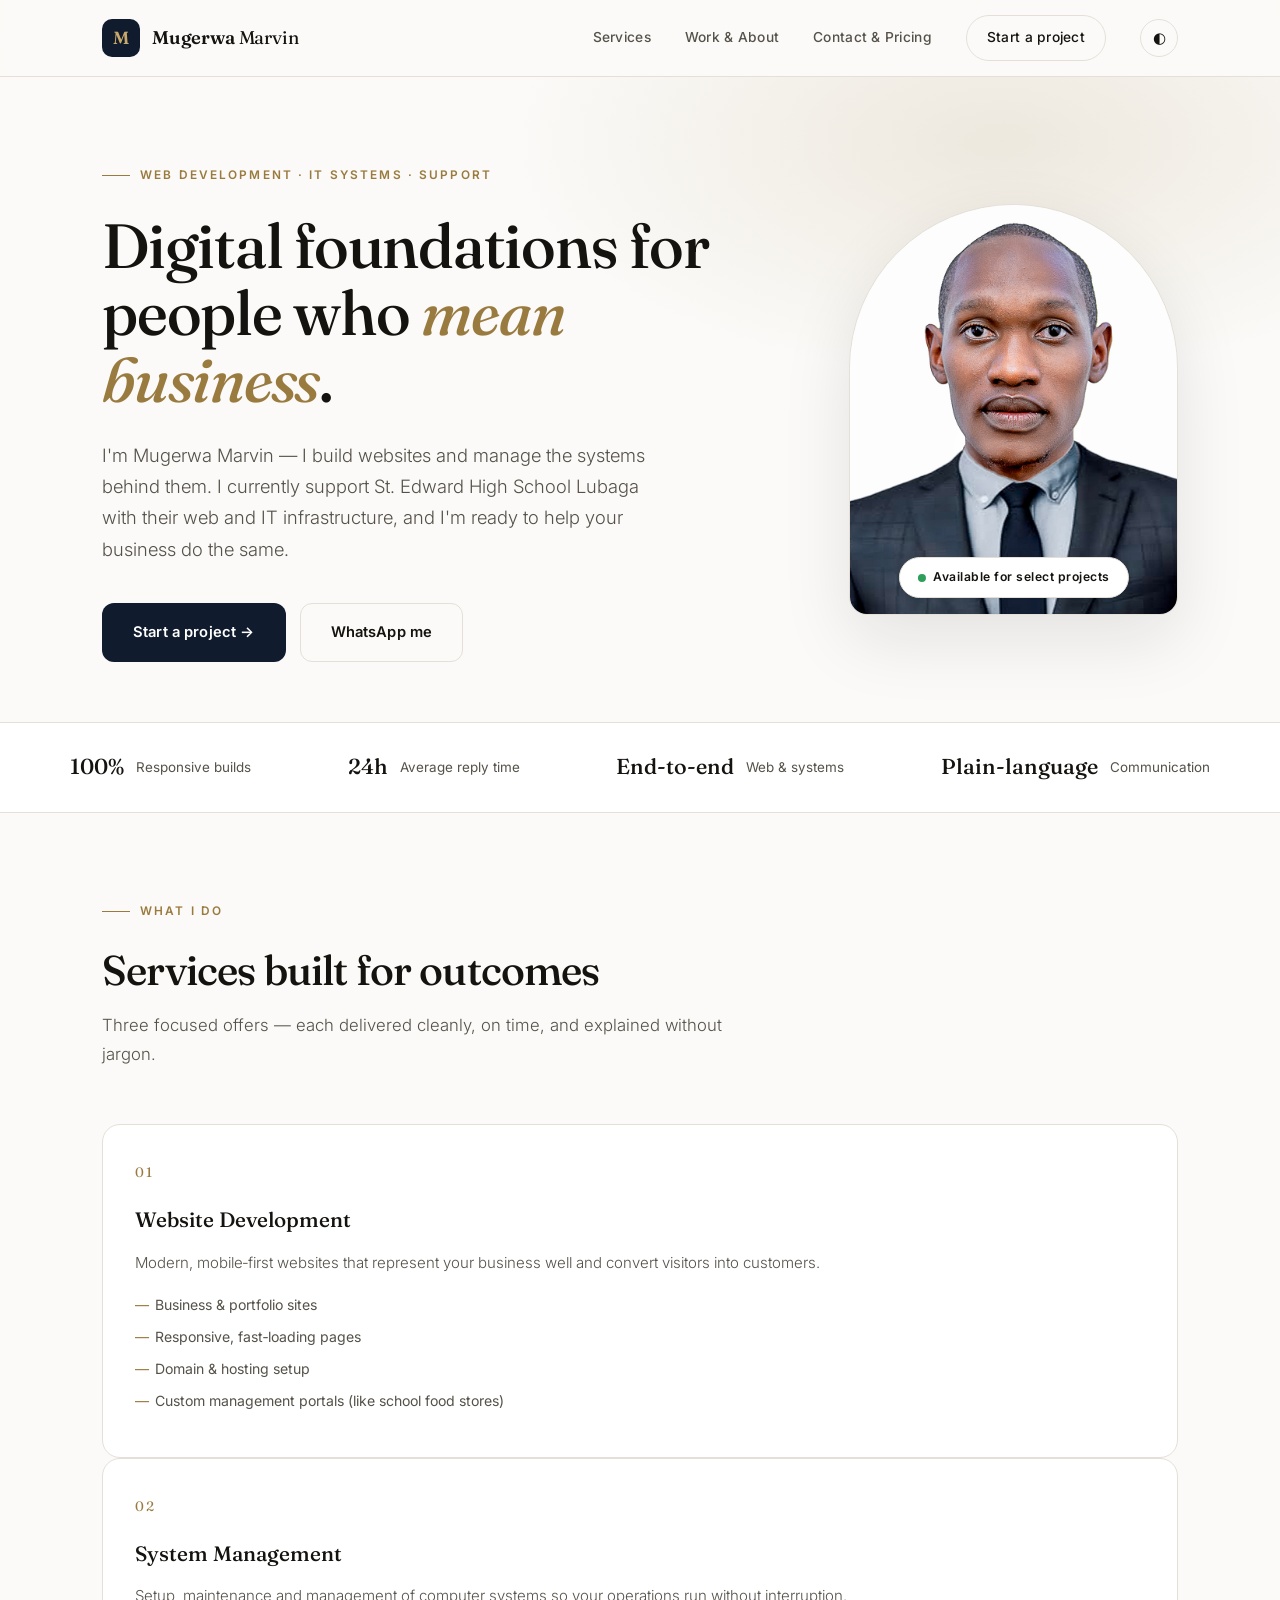
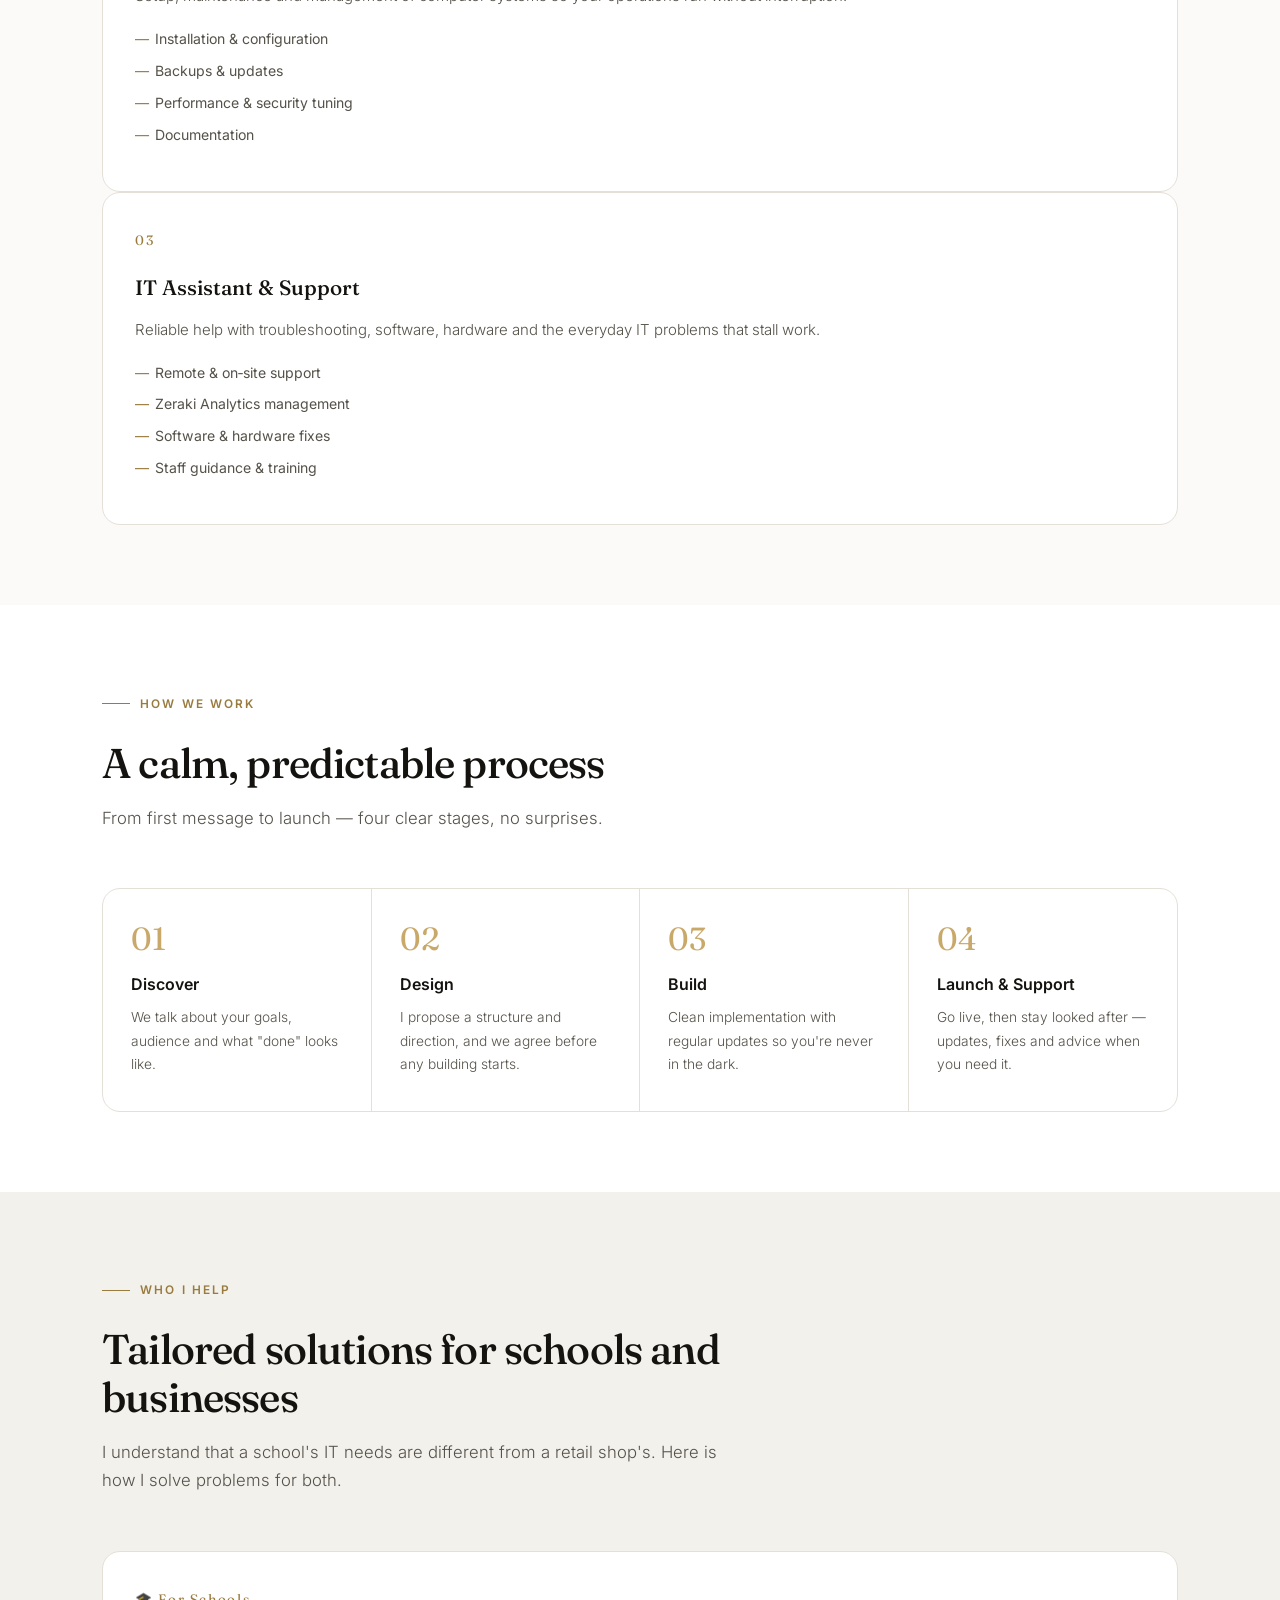
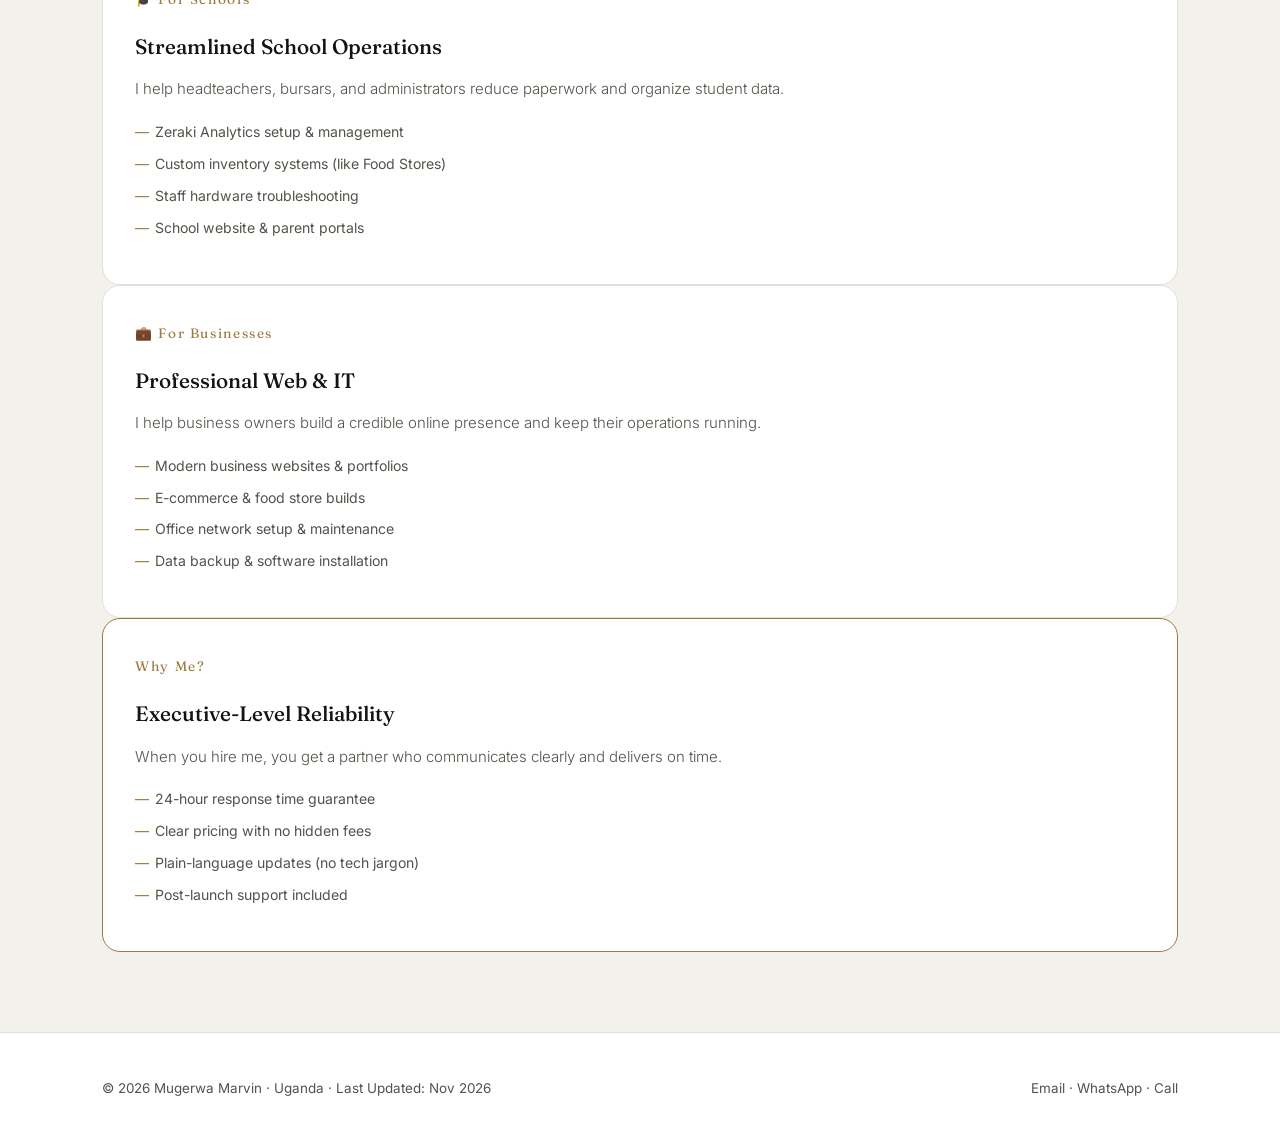
==== index.html @ 0839c107 "Add files via upload" ====
<!DOCTYPE html>
<html lang="en">
<head>
    <meta charset="UTF-8">
    <meta name="viewport" content="width=device-width, initial-scale=1.0">
    <title>Mugerwa Marvin — Web Development & IT Systems Specialist</title>
    <meta name="description" content="Mugerwa Marvin — website developer, systems manager and IT support specialist in Uganda.">
    
    <!-- Google Fonts -->
    <link rel="preconnect" href="https://fonts.googleapis.com">
    <link rel="preconnect" href="https://fonts.gstatic.com" crossorigin>
    <link href="https://fonts.googleapis.com/css2?family=Fraunces:opsz,wght@9..144,400;9..144,500;9..144,600&family=Inter:wght@300;400;500;600;700&display=swap" rel="stylesheet">
    
    <!-- External CSS -->
    <link rel="stylesheet" href="style.css">
</head>
<body data-theme="light">

    <!-- NAVIGATION -->
    <nav>
        <div class="container nav-inner">
            <a class="brand" href="index.html">
                <span class="brand-mark">M</span>
                <span class="brand-name"><b>Mugerwa</b> Marvin</span>
            </a>
            <div class="nav-links">
                <a href="index.html#services">Services</a>
                <a href="work.html">Work &amp; About</a>
                <a href="contact.html">Contact &amp; Pricing</a>
                <a href="contact.html" class="nav-cta">Start a project</a>
                <button class="theme-toggle" id="themeBtn" aria-label="Toggle theme">◐</button>
            </div>
        </div>
    </nav>

    <!-- HERO SECTION -->
    <header class="hero" id="top">
        <div class="container hero-grid">
            <div>
                <div class="eyebrow">Web Development · IT Systems · Support</div>
                <h1>Digital foundations for people who <em>mean business</em>.</h1>
                <p class="lead">I'm Mugerwa Marvin — I build websites and manage the systems behind them. I currently support St. Edward High School Lubaga with their web and IT infrastructure, and I'm ready to help your business do the same.</p>
                <div class="hero-actions">
                    <a href="contact.html" class="btn btn-primary">Start a project →</a>
                    <a href="https://wa.me/256755630074" class="btn btn-outline">WhatsApp me</a>
                </div>
            </div>
            <div class="portrait-wrap">
                <div class="portrait-frame">
                    <img src="images/MUGERWA MARVIN.jpg" alt="Mugerwa Marvin">
                    <div class="portrait-badge"><span class="pulse"></span> Available for select projects</div>
                </div>
            </div>
        </div>
    </header>

    <!-- TRUST STRIP -->
    <div class="trust">
        <div class="container trust-inner">
            <div class="trust-item"><b>100%</b> Responsive builds</div>
            <div class="trust-item"><b>24h</b> Average reply time</div>
            <div class="trust-item"><b>End‑to‑end</b> Web &amp; systems</div>
            <div class="trust-item"><b>Plain‑language</b> Communication</div>
        </div>
    </div>

    <!-- SERVICES SECTION -->
    <section id="services" class="reveal">
        <div class="container">
            <div class="section-head">
                <div class="eyebrow">What I do</div>
                <h2>Services built for outcomes</h2>
                <p>Three focused offers — each delivered cleanly, on time, and explained without jargon.</p>
            </div>
            <div class="grid-3">
                <div class="card">
                    <span class="num">01</span>
                    <h3>Website Development</h3>
                    <p>Modern, mobile‑first websites that represent your business well and convert visitors into customers.</p>
                    <ul>
                        <li>Business &amp; portfolio sites</li>
                        <li>Responsive, fast‑loading pages</li>
                        <li>Domain &amp; hosting setup</li>
                        <li>Custom management portals (like school food stores)</li>
                    </ul>
                </div>
                <div class="card">
                    <span class="num">02</span>
                    <h3>System Management</h3>
                    <p>Setup, maintenance and management of computer systems so your operations run without interruption.</p>
                    <ul>
                        <li>Installation &amp; configuration</li>
                        <li>Backups &amp; updates</li>
                        <li>Performance &amp; security tuning</li>
                        <li>Documentation</li>
                    </ul>
                </div>
                <div class="card">
                    <span class="num">03</span>
                    <h3>IT Assistant &amp; Support</h3>
                    <p>Reliable help with troubleshooting, software, hardware and the everyday IT problems that stall work.</p>
                    <ul>
                        <li>Remote &amp; on‑site support</li>
                        <li>Zeraki Analytics management</li>
                        <li>Software &amp; hardware fixes</li>
                        <li>Staff guidance &amp; training</li>
                    </ul>
                </div>
            </div>
        </div>
    </section>

    <!-- PROCESS SECTION -->
    <section id="process" class="alt reveal">
        <div class="container">
            <div class="section-head">
                <div class="eyebrow">How we work</div>
                <h2>A calm, predictable process</h2>
                <p>From first message to launch — four clear stages, no surprises.</p>
            </div>
            <div class="process">
                <div class="step">
                    <div class="n">01</div>
                    <h4>Discover</h4>
                    <p>We talk about your goals, audience and what "done" looks like.</p>
                </div>
                <div class="step">
                    <div class="n">02</div>
                    <h4>Design</h4>
                    <p>I propose a structure and direction, and we agree before any building starts.</p>
                </div>
                <div class="step">
                    <div class="n">03</div>
                    <h4>Build</h4>
                    <p>Clean implementation with regular updates so you're never in the dark.</p>
                </div>
                <div class="step">
                    <div class="n">04</div>
                    <h4>Launch &amp; Support</h4>
                    <p>Go live, then stay looked after — updates, fixes and advice when you need it.</p>
                </div>
            </div>
        </div>
    </section>

    <!-- WHO I HELP SECTION -->
<section id="who-i-help" class="reveal" style="background: var(--surface-2);">
    <div class="container">
        <div class="section-head">
            <div class="eyebrow">Who I Help</div>
            <h2>Tailored solutions for schools and businesses</h2>
            <p>I understand that a school's IT needs are different from a retail shop's. Here is how I solve problems for both.</p>
        </div>
        
        <div class="grid-3">
            <!-- For Schools -->
            <div class="card">
                <span class="num">🎓 For Schools</span>
                <h3>Streamlined School Operations</h3>
                <p>I help headteachers, bursars, and administrators reduce paperwork and organize student data.</p>
                <ul>
                    <li>Zeraki Analytics setup & management</li>
                    <li>Custom inventory systems (like Food Stores)</li>
                    <li>Staff hardware troubleshooting</li>
                    <li>School website & parent portals</li>
                </ul>
            </div>

            <!-- For Businesses -->
            <div class="card">
                <span class="num">💼 For Businesses</span>
                <h3>Professional Web & IT</h3>
                <p>I help business owners build a credible online presence and keep their operations running.</p>
                <ul>
                    <li>Modern business websites & portfolios</li>
                    <li>E-commerce & food store builds</li>
                    <li>Office network setup & maintenance</li>
                    <li>Data backup & software installation</li>
                </ul>
            </div>
            
            <!-- Why Choose Me -->
            <div class="card" style="border-color: var(--gold);">
                <span class="num" style="color: var(--gold);">Why Me?</span>
                <h3>Executive-Level Reliability</h3>
                <p>When you hire me, you get a partner who communicates clearly and delivers on time.</p>
                <ul>
                    <li>24-hour response time guarantee</li>
                    <li>Clear pricing with no hidden fees</li>
                    <li>Plain-language updates (no tech jargon)</li>
                    <li>Post-launch support included</li>
                </ul>
            </div>
        </div>
    </div>
</section>
    <!-- FOOTER -->
    <footer>
        <div class="container footer-inner">
           <span>© <span id="year"></span> Mugerwa Marvin · Uganda · Last Updated: <span id="update-date">Nov 2026</span></span>
            <span>
                <a href="mailto:marvinmarvel948@gmail.com">Email</a> · 
                <a href="https://wa.me/256755630074">WhatsApp</a> · 
                <a href="tel:+256755630074">Call</a>
            </span>
        </div>
    </footer>

    <!-- External JavaScript -->
    <script src="script.js"></script>
</body>
</html>
---- style.css ----
:root{
  --bg:#fbfaf8; --surface:#ffffff; --surface-2:#f3f1ec;
  --ink:#14130f; --ink-soft:#55524a; --line:#e4e0d8;
  --gold:#9a7b3f; --gold-soft:#c9a96a; --navy:#101b2d;
  --shadow-sm:0 1px 2px rgba(20,19,15,.04),0 8px 24px rgba(20,19,15,.05);
  --shadow-lg:0 24px 70px rgba(20,19,15,.10);
  --r:18px;
}
[data-theme="dark"]{
  --bg:#0c0d10; --surface:#14161b; --surface-2:#1b1e24;
  --ink:#f1efe9; --ink-soft:#a7a49b; --line:#282b33;
  --gold:#d4b477; --gold-soft:#9a7b3f; --navy:#0a1420;
  --shadow-sm:0 1px 2px rgba(0,0,0,.5),0 8px 24px rgba(0,0,0,.35);
  --shadow-lg:0 24px 70px rgba(0,0,0,.55);
}
*{margin:0;padding:0;box-sizing:border-box}
html{scroll-behavior:smooth}
body{
  font-family:'Inter',system-ui,sans-serif;
  background:var(--bg); color:var(--ink); line-height:1.7;
  -webkit-font-smoothing:antialiased; transition:background .4s,color .4s;
}
.container{max-width:1140px;margin:0 auto;padding:0 32px}
@media(max-width:640px){.container{padding:0 20px}}

/* NAV */
nav{
  position:sticky;top:0;z-index:100;
  background:color-mix(in srgb,var(--bg) 88%,transparent);
  backdrop-filter:blur(16px);border-bottom:1px solid var(--line);
}
.nav-inner{display:flex;align-items:center;justify-content:space-between;height:76px}
.brand{display:flex;align-items:center;gap:12px;text-decoration:none;color:var(--ink)}
.brand-mark{
  width:38px;height:38px;border-radius:10px;display:grid;place-items:center;
  background:var(--navy);color:var(--gold-soft);font-family:'Fraunces',serif;font-weight:600;font-size:1.1rem;
}
.brand-name{font-family:'Fraunces',serif;font-size:1.15rem;letter-spacing:-.01em}
.brand-name b{font-weight:600}
.nav-links{display:flex;gap:34px;align-items:center}
.nav-links a{
  color:var(--ink-soft);text-decoration:none;font-size:.86rem;font-weight:500;
  letter-spacing:.02em;transition:color .2s;position:relative;
}
.nav-links a:hover{color:var(--ink)}
.nav-cta{
  padding:10px 20px;border:1px solid var(--line);border-radius:999px;color:var(--ink)!important;
  transition:all .25s;
}
.nav-cta:hover{background:var(--navy);color:#fff!important;border-color:var(--navy)}
.theme-toggle{
  background:transparent;border:1px solid var(--line);color:var(--ink);
  width:38px;height:38px;border-radius:50%;cursor:pointer;font-size:.95rem;transition:background .2s;
}
.theme-toggle:hover{background:var(--surface-2)}
@media(max-width:860px){.nav-links a:not(.nav-cta){display:none}}

/* HERO & TITLES */
.hero{padding:80px 0 60px;position:relative;overflow:hidden}
.hero::before{
  content:"";position:absolute;inset:0;pointer-events:none;
  background:radial-gradient(700px 340px at 78% 10%,color-mix(in srgb,var(--gold) 14%,transparent),transparent 70%);
}
.hero-grid{display:grid;grid-template-columns:1.35fr .65fr;gap:64px;align-items:center;position:relative}
@media(max-width:900px){.hero-grid{grid-template-columns:1fr;gap:48px}}
.eyebrow{
  display:inline-flex;align-items:center;gap:10px;font-size:.74rem;font-weight:600;
  letter-spacing:.18em;text-transform:uppercase;color:var(--gold);margin-bottom:26px;
}
.eyebrow::before{content:"";width:28px;height:1px;background:var(--gold)}
h1{
  font-family:'Fraunces',serif;font-weight:500;font-size:clamp(2.4rem,5vw,3.9rem);
  line-height:1.08;letter-spacing:-.02em;margin-bottom:26px;
}
h1 em{font-style:italic;color:var(--gold)}
.lead{font-size:1.15rem;color:var(--ink-soft);max-width:560px;margin-bottom:38px;font-weight:300}
.hero-actions{display:flex;gap:14px;flex-wrap:wrap}
.btn{
  display:inline-flex;align-items:center;gap:10px;padding:16px 30px;border-radius:12px;
  text-decoration:none;font-weight:600;font-size:.92rem;letter-spacing:.01em;
  transition:transform .2s,box-shadow .2s,background .2s,border-color .2s;border:1px solid transparent;
}
.btn-primary{background:var(--navy);color:#fff}
.btn-primary:hover{transform:translateY(-2px);box-shadow:var(--shadow-lg)}
.btn-outline{border-color:var(--line);color:var(--ink)}
.btn-outline:hover{background:var(--surface-2)}

/* PORTRAIT */
.portrait-wrap{position:relative;display:flex;justify-content:center}
.portrait-frame{
  position:relative;width:100%;max-width:330px;aspect-ratio:4/5;border-radius:200px 200px 22px 22px;
  overflow:hidden;border:1px solid var(--line);box-shadow:var(--shadow-lg);
  background:var(--surface-2);
}
.portrait-frame img{width:100%;height:100%;object-fit:cover;display:block}
.portrait-badge{
  position:absolute;bottom:16px;left:50%;transform:translateX(-50%);
  background:var(--surface);border:1px solid var(--line);border-radius:999px;
  padding:9px 18px;font-size:.76rem;font-weight:600;letter-spacing:.04em;
  display:flex;align-items:center;gap:8px;box-shadow:var(--shadow-sm);white-space:nowrap;
}
.pulse{width:8px;height:8px;border-radius:50%;background:#2e9e5b;box-shadow:0 0 0 0 rgba(46,158,91,.5);animation:pulse 2.2s infinite}
@keyframes pulse{70%{box-shadow:0 0 0 9px rgba(46,158,91,0)}100%{box-shadow:0 0 0 0 rgba(46,158,91,0)}}

/* TRUST STRIP */
.trust{border-top:1px solid var(--line);border-bottom:1px solid var(--line);background:var(--surface)}
.trust-inner{display:flex;justify-content:space-between;gap:24px;padding:26px 0;flex-wrap:wrap}
.trust-item{display:flex;align-items:center;gap:12px;font-size:.84rem;color:var(--ink-soft)}
.trust-item b{color:var(--ink);font-family:'Fraunces',serif;font-size:1.35rem;font-weight:500}

/* SECTIONS */
section{padding:80px 0}
section.alt{background:var(--surface)}
.section-head{max-width:640px;margin-bottom:56px}
h2{font-family:'Fraunces',serif;font-weight:500;font-size:clamp(1.9rem,3.4vw,2.6rem);line-height:1.15;letter-spacing:-.02em;margin-bottom:16px}
.section-head p{color:var(--ink-soft);font-size:1.05rem;font-weight:300}

/* FAQ SECTION */
.faq-grid { display: flex; flex-direction: column; gap: 16px; margin-top: 24px; }
.faq-item {
  background: var(--surface); border: 1px solid var(--line); border-radius: 12px;
  overflow: hidden; transition: all 0.3s ease;
}
.faq-item:hover { border-color: var(--gold); }
.faq-question {
  padding: 20px 24px; font-weight: 600; font-size: 1.05rem; cursor: pointer;
  display: flex; justify-content: space-between; align-items: center; color: var(--ink);
}
.faq-question::after { content: "+"; font-size: 1.5rem; color: var(--gold); font-weight: 300; transition: transform 0.3s ease; }
.faq-item.active .faq-question::after { transform: rotate(45deg); }
.faq-answer {
  max-height: 0; overflow: hidden; transition: max-height 0.3s ease, padding 0.3s ease;
  padding: 0 24px; color: var(--ink-soft); font-size: 0.95rem; font-weight: 300;
}
.faq-item.active .faq-answer { max-height: 200px; padding-bottom: 20px; }s

/* CARDS / SERVICES / PRICING */
.grid-3{display:grid;grid-template-columns:repeat(auto-fit,minmax(290px,1fr));gap:24px}
.card{
  background:var(--surface);border:1px solid var(--line);border-radius:var(--r);
  padding:36px 32px;transition:transform .3s,box-shadow .3s,border-color .3s;position:relative;overflow:hidden;
}
.card::after{
  content:"";position:absolute;left:0;top:0;height:3px;width:0;background:var(--gold);transition:width .4s;
}
.card:hover{transform:translateY(-6px);box-shadow:var(--shadow-lg);border-color:color-mix(in srgb,var(--gold) 40%,var(--line))}
.card:hover::after{width:100%}
.card .num{font-family:'Fraunces',serif;font-size:.85rem;color:var(--gold);letter-spacing:.12em;margin-bottom:18px;display:block}
.card h3{font-family:'Fraunces',serif;font-size:1.3rem;font-weight:500;margin-bottom:12px}
.card p{color:var(--ink-soft);font-size:.94rem;font-weight:300}
.card ul{margin-top:18px;padding:0;list-style:none}
.card li{position:relative;padding-left:20px;font-size:.88rem;color:var(--ink-soft);margin-bottom:8px}
.card li::before{content:"—";position:absolute;left:0;color:var(--gold)}

/* PROCESS */
.process{display:grid;grid-template-columns:repeat(auto-fit,minmax(210px,1fr));gap:0;border:1px solid var(--line);border-radius:var(--r);overflow:hidden;background:var(--surface)}
.step{padding:34px 28px;border-right:1px solid var(--line);transition:background .3s}
.step:last-child{border-right:none}
@media(max-width:900px){.step{border-right:none;border-bottom:1px solid var(--line)}.step:last-child{border-bottom:none}}
.step:hover{background:var(--surface-2)}
.step .n{font-family:'Fraunces',serif;font-size:2rem;color:var(--gold-soft);line-height:1;margin-bottom:16px}
.step h4{font-size:1rem;font-weight:600;margin-bottom:8px}
.step p{font-size:.86rem;color:var(--ink-soft);font-weight:300}

/* PROJECTS */
.projects{display:grid;grid-template-columns:repeat(auto-fit,minmax(320px,1fr));gap:30px}
.project{
  border:1px solid var(--line);border-radius:var(--r);overflow:hidden;background:var(--surface);
  transition:transform .3s,box-shadow .3s;display:flex;flex-direction:column;
}
.project:hover{transform:translateY(-6px);box-shadow:var(--shadow-lg)}
.project .thumb{
  aspect-ratio:16/10;background:var(--surface-2);border-bottom:1px solid var(--line);
  overflow:hidden;position:relative;cursor:pointer;
}
.project .thumb img{
  width:100%;height:100%;object-fit:cover;object-position:top;transition:transform .5s ease;
}
.project:hover .thumb img{transform:scale(1.05)}
.project .thumb::after {
  content: "🔍 View Image";position: absolute;inset: 0;background: rgba(16, 27, 45, 0.6);
  color: #fff;display: flex;align-items: center;justify-content: center;
  font-weight: 500;font-size: 0.9rem;letter-spacing: 0.05em;opacity: 0;transition: opacity 0.3s ease;
}
.project .thumb:hover::after { opacity: 1; }
.project .body{padding:26px 26px 30px;flex-grow:1;display:flex;flex-direction:column;}
.project .tag{font-size:.7rem;letter-spacing:.14em;text-transform:uppercase;color:var(--gold);font-weight:600}
.project h4{font-family:'Fraunces',serif;font-size:1.15rem;font-weight:500;margin:10px 0 8px}
.project p{font-size:.88rem;color:var(--ink-soft);font-weight:300;margin-bottom:16px;flex-grow:1;}
.project .outcome{
  font-size:.8rem; font-weight:600; color:var(--ink); background:var(--surface-2); 
  padding:6px 12px; border-radius:6px; display:inline-block; align-self:flex-start;
}

/* LIGHTBOX */
.lightbox {
  display: none; position: fixed; z-index: 9999; left: 0; top: 0; 
  width: 100%; height: 100%; background-color: rgba(10, 15, 20, 0.9);
  backdrop-filter: blur(5px); align-items: center; justify-content: center;
  opacity: 0; transition: opacity 0.3s ease;
}
.lightbox.active { display: flex; opacity: 1; }
.lightbox-content {
  max-width: 90%; max-height: 90vh; border-radius: 8px;
  box-shadow: 0 25px 50px -12px rgba(0, 0, 0, 0.7);
  transform: scale(0.95); transition: transform 0.3s ease;
}
.lightbox.active .lightbox-content { transform: scale(1); }
.lightbox-close {
  position: absolute; top: 24px; right: 36px; color: #fff; 
  font-size: 40px; font-weight: 300; cursor: pointer; line-height: 1; transition: color 0.2s;
}
.lightbox-close:hover { color: var(--gold-soft); }

/* SKILLS & TESTIMONIAL */
.skills{display:flex;flex-wrap:wrap;gap:12px;margin-top:8px}
.chip{
  background:var(--surface);border:1px solid var(--line);padding:10px 18px;border-radius:999px;
  font-size:.84rem;font-weight:500;color:var(--ink-soft);transition:all .25s;
}
.chip:hover{border-color:var(--gold);color:var(--ink);transform:translateY(-2px)}
.quote{
  background:var(--surface);border:1px solid var(--line);border-left:3px solid var(--gold);
  border-radius:var(--r);padding:44px 44px;box-shadow:var(--shadow-sm);
}
.quote p{font-family:'Fraunces',serif;font-size:1.3rem;font-weight:400;line-height:1.6;font-style:italic;color:var(--ink)}
.quote .who{margin-top:22px;font-style:normal;font-size:.86rem;font-weight:600;letter-spacing:.02em}
.quote .who span{color:var(--ink-soft);font-weight:400}

/* CONTACT & FOOTER */
.contact-grid{display:grid;grid-template-columns:.9fr 1.1fr;gap:56px;align-items:start}
@media(max-width:900px){.contact-grid{grid-template-columns:1fr}}
.contact-list{display:flex;flex-direction:column;gap:12px;margin-top:30px}
.contact-item{
  display:flex;align-items:center;gap:16px;padding:20px 22px;background:var(--surface);
  border:1px solid var(--line);border-radius:14px;text-decoration:none;color:var(--ink);
  transition:border-color .25s,transform .25s,box-shadow .25s;
}
.contact-item:hover{border-color:var(--gold);transform:translateX(5px);box-shadow:var(--shadow-sm)}
.contact-item .ic{
  width:42px;height:42px;border-radius:10px;display:grid;place-items:center;
  background:var(--surface-2);font-size:1.05rem;flex-shrink:0;
}
.contact-item small{display:block;font-size:.72rem;letter-spacing:.1em;text-transform:uppercase;color:var(--ink-soft);margin-bottom:2px}
.contact-item strong{font-weight:600;font-size:.94rem}
form{display:flex;flex-direction:column;gap:18px}
.field label{display:block;font-size:.78rem;font-weight:600;letter-spacing:.08em;text-transform:uppercase;color:var(--ink-soft);margin-bottom:8px}
input,textarea{
  width:100%;padding:15px 18px;border-radius:12px;border:1px solid var(--line);
  background:var(--surface);color:var(--ink);font-family:inherit;font-size:.95rem;outline:none;
  transition:border-color .2s,box-shadow .2s;
}
input:focus,textarea:focus{border-color:var(--gold);box-shadow:0 0 0 3px color-mix(in srgb,var(--gold) 16%,transparent)}
textarea{resize:vertical;min-height:130px}
.form-note{font-size:.78rem;color:var(--ink-soft)}

footer{border-top:1px solid var(--line);padding:44px 0;background:var(--surface)}
.footer-inner{display:flex;justify-content:space-between;align-items:center;gap:16px;flex-wrap:wrap;font-size:.84rem;color:var(--ink-soft)}
.footer-inner a{color:var(--ink-soft);text-decoration:none}
.footer-inner a:hover{color:var(--gold)}

/* REVEAL ANIMATION */
.reveal{opacity:0;transform:translateY(30px);transition:opacity .8s cubic-bezier(.2,.7,.2,1),transform .8s cubic-bezier(.2,.7,.2,1)}
.reveal.visible{opacity:1;transform:none}
@media(prefers-reduced-motion:reduce){.reveal{opacity:1;transform:none;transition:none}}
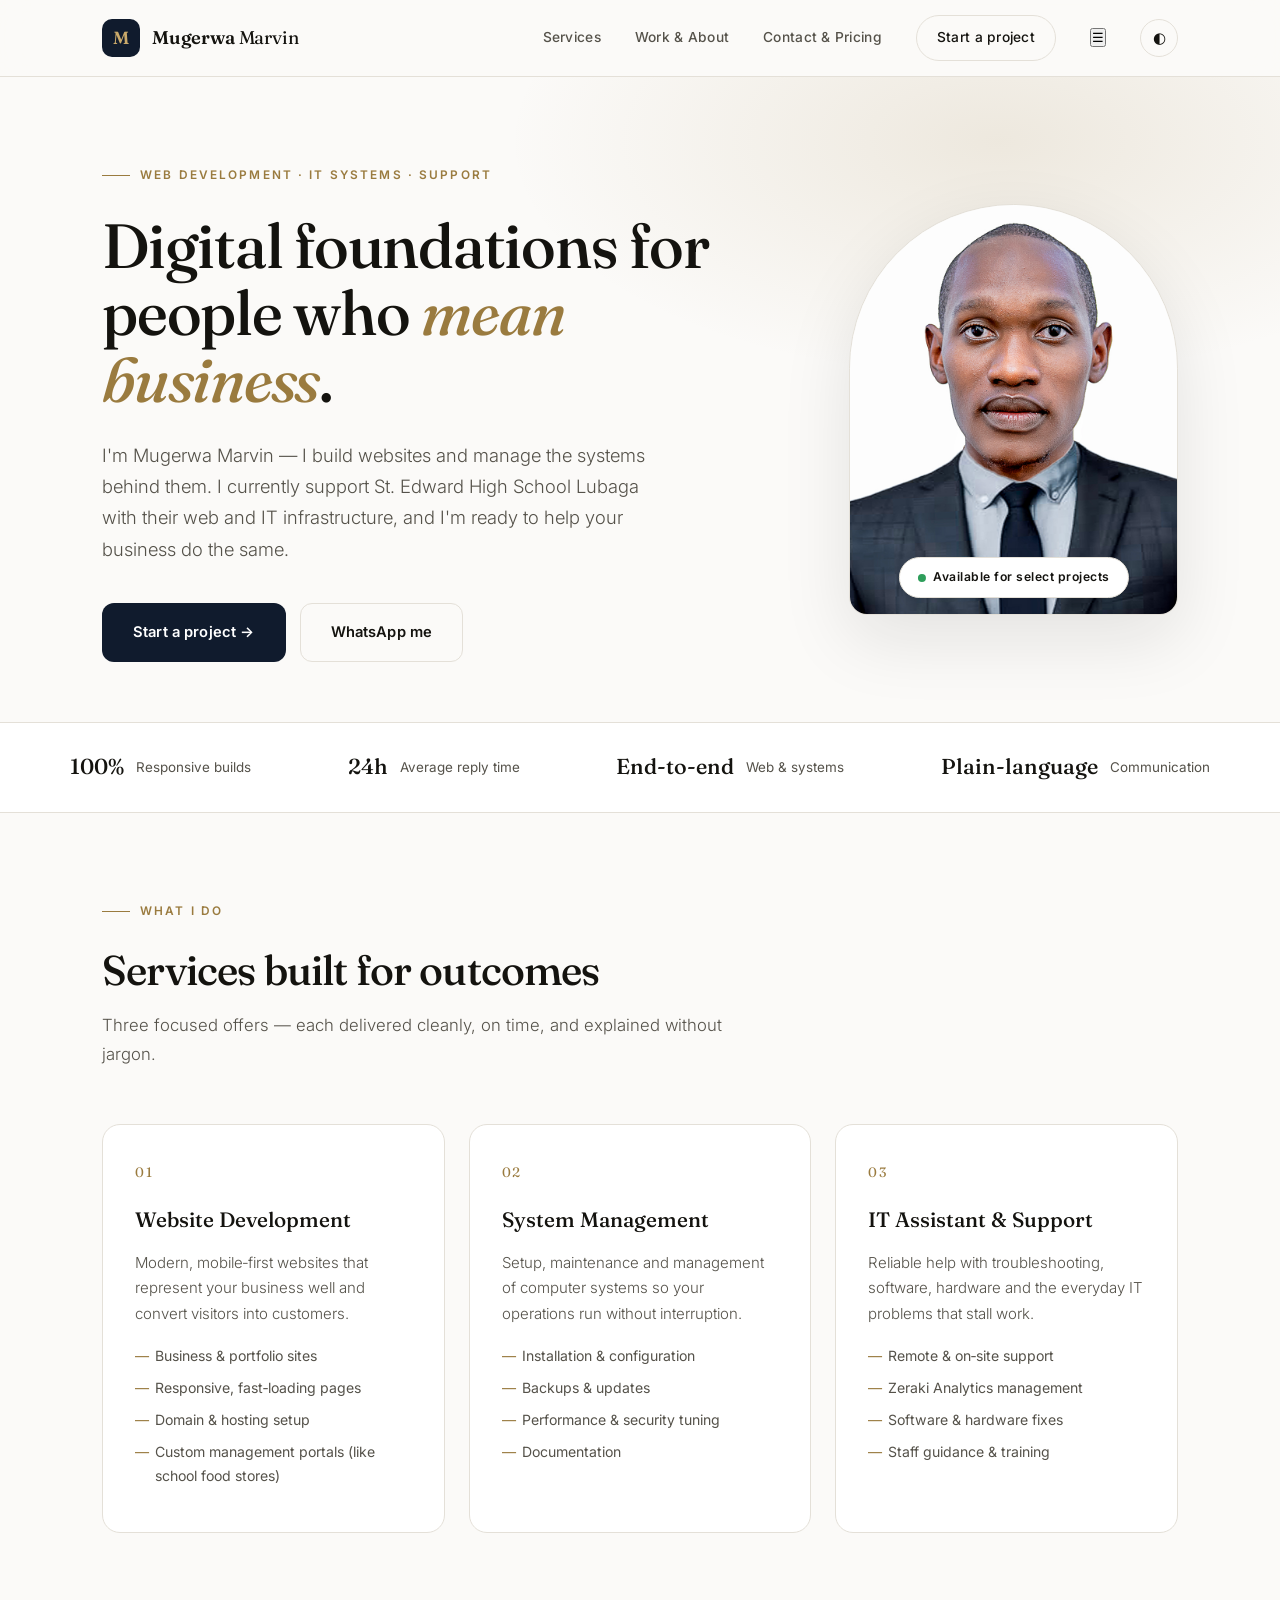
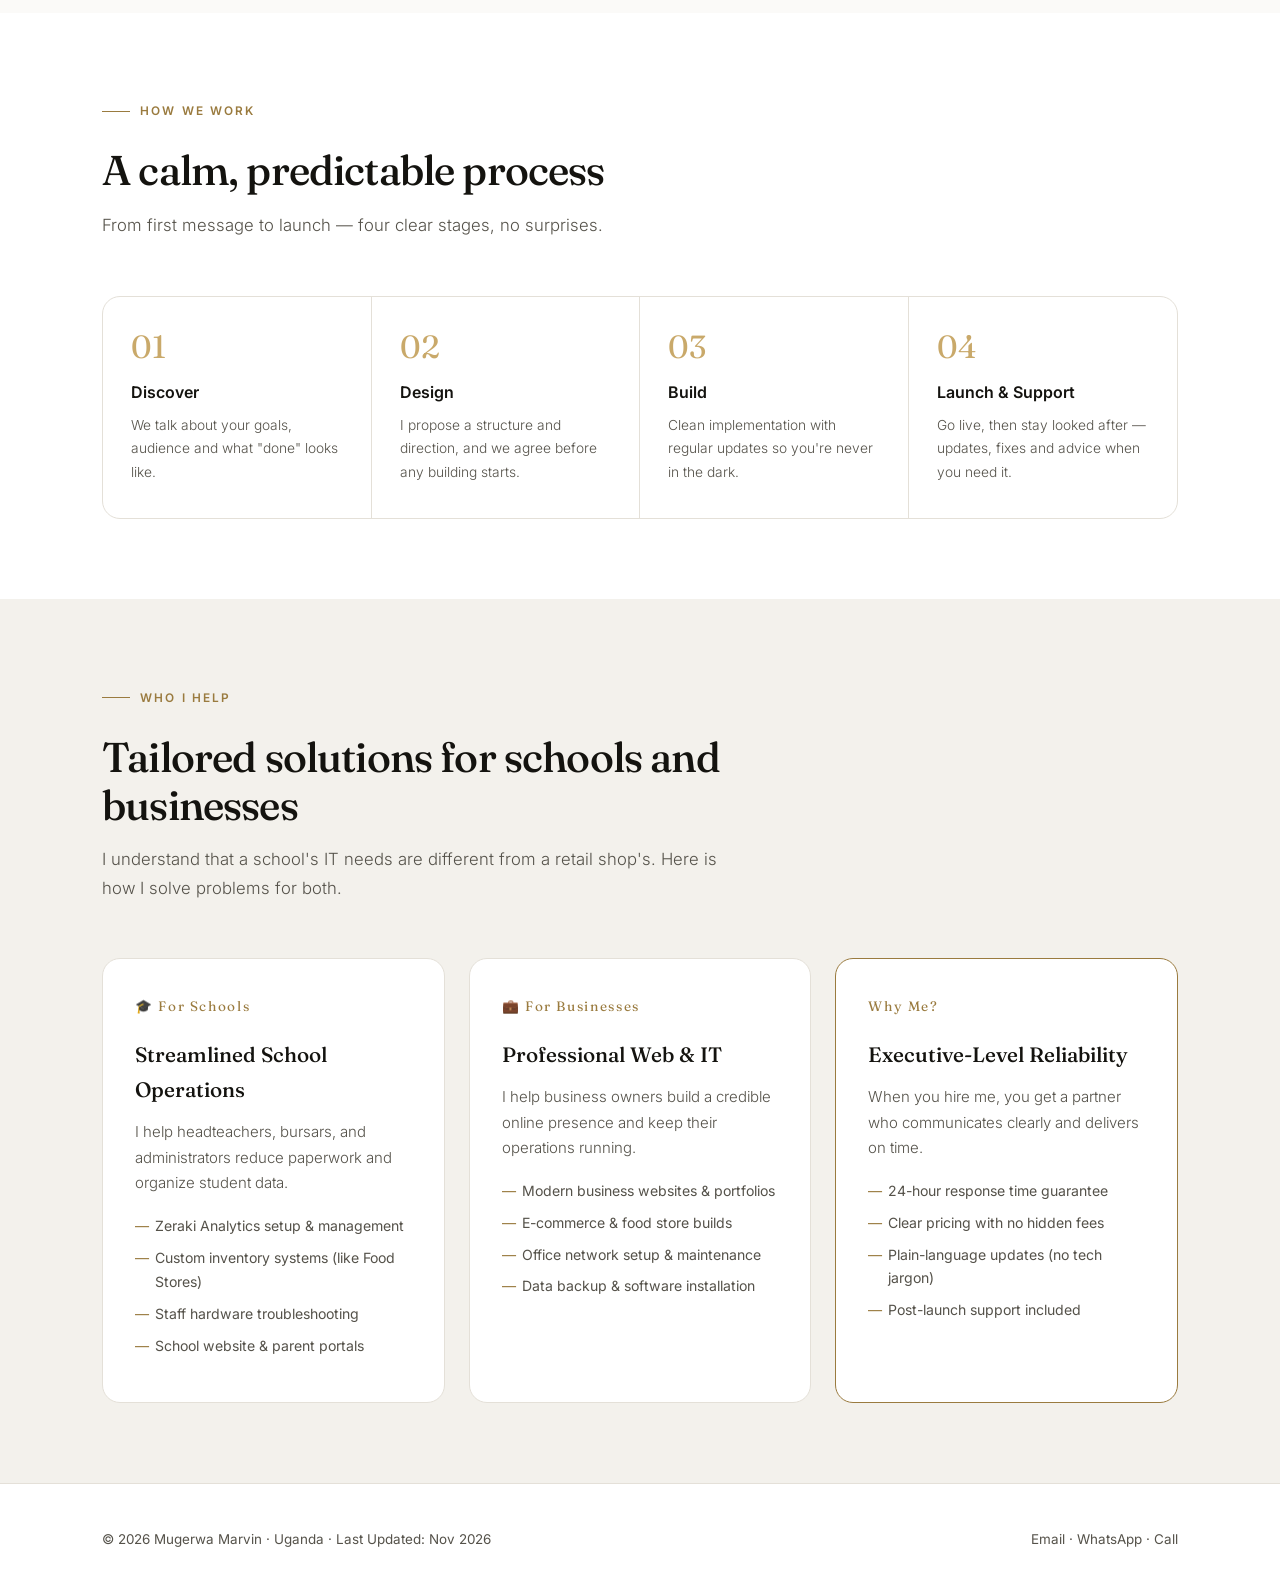
==== commit 91333739: "Add hamburger menu button for mobile navigation Added a hamburger menu button for mobile navigation." ====
--- a/index.html
+++ b/index.html
@@ -24,13 +24,17 @@
                 <span class="brand-name"><b>Mugerwa</b> Marvin</span>
             </a>
             <div class="nav-links">
-                <a href="index.html#services">Services</a>
-                <a href="work.html">Work &amp; About</a>
-                <a href="contact.html">Contact &amp; Pricing</a>
-                <a href="contact.html" class="nav-cta">Start a project</a>
-                <button class="theme-toggle" id="themeBtn" aria-label="Toggle theme">◐</button>
-            </div>
-        </div>
+               <div class="nav-links">
+    <a href="index.html#services">Services</a>
+    <a href="work.html">Work &amp; About</a>
+    <a href="contact.html">Contact &amp; Pricing</a>
+    <a href="contact.html" class="nav-cta">Start a project</a>
+    
+    <!-- ADD THIS HAMBURGER BUTTON -->
+    <button class="menu-toggle" id="menuBtn" aria-label="Toggle menu">☰</button>
+    
+    <button class="theme-toggle" id="themeBtn" aria-label="Toggle theme">◐</button>
+</div>
     </nav>
 
     <!-- HERO SECTION -->
@@ -209,4 +213,4 @@
     <!-- External JavaScript -->
     <script src="script.js"></script>
 </body>
-</html>+</html>
--- a/style.css
+++ b/style.css
@@ -53,7 +53,6 @@
   width:38px;height:38px;border-radius:50%;cursor:pointer;font-size:.95rem;transition:background .2s;
 }
 .theme-toggle:hover{background:var(--surface-2)}
-@media(max-width:860px){.nav-links a:not(.nav-cta){display:none}}
 
 /* HERO & TITLES */
 .hero{padding:80px 0 60px;position:relative;overflow:hidden}
@@ -62,7 +61,6 @@
   background:radial-gradient(700px 340px at 78% 10%,color-mix(in srgb,var(--gold) 14%,transparent),transparent 70%);
 }
 .hero-grid{display:grid;grid-template-columns:1.35fr .65fr;gap:64px;align-items:center;position:relative}
-@media(max-width:900px){.hero-grid{grid-template-columns:1fr;gap:48px}}
 .eyebrow{
   display:inline-flex;align-items:center;gap:10px;font-size:.74rem;font-weight:600;
   letter-spacing:.18em;text-transform:uppercase;color:var(--gold);margin-bottom:26px;
@@ -132,7 +130,7 @@
   max-height: 0; overflow: hidden; transition: max-height 0.3s ease, padding 0.3s ease;
   padding: 0 24px; color: var(--ink-soft); font-size: 0.95rem; font-weight: 300;
 }
-.faq-item.active .faq-answer { max-height: 200px; padding-bottom: 20px; }s
+.faq-item.active .faq-answer { max-height: 200px; padding-bottom: 20px; }
 
 /* CARDS / SERVICES / PRICING */
 .grid-3{display:grid;grid-template-columns:repeat(auto-fit,minmax(290px,1fr));gap:24px}
@@ -156,7 +154,6 @@
 .process{display:grid;grid-template-columns:repeat(auto-fit,minmax(210px,1fr));gap:0;border:1px solid var(--line);border-radius:var(--r);overflow:hidden;background:var(--surface)}
 .step{padding:34px 28px;border-right:1px solid var(--line);transition:background .3s}
 .step:last-child{border-right:none}
-@media(max-width:900px){.step{border-right:none;border-bottom:1px solid var(--line)}.step:last-child{border-bottom:none}}
 .step:hover{background:var(--surface-2)}
 .step .n{font-family:'Fraunces',serif;font-size:2rem;color:var(--gold-soft);line-height:1;margin-bottom:16px}
 .step h4{font-size:1rem;font-weight:600;margin-bottom:8px}
@@ -229,7 +226,6 @@
 
 /* CONTACT & FOOTER */
 .contact-grid{display:grid;grid-template-columns:.9fr 1.1fr;gap:56px;align-items:start}
-@media(max-width:900px){.contact-grid{grid-template-columns:1fr}}
 .contact-list{display:flex;flex-direction:column;gap:12px;margin-top:30px}
 .contact-item{
   display:flex;align-items:center;gap:16px;padding:20px 22px;background:var(--surface);
@@ -262,4 +258,26 @@
 /* REVEAL ANIMATION */
 .reveal{opacity:0;transform:translateY(30px);transition:opacity .8s cubic-bezier(.2,.7,.2,1),transform .8s cubic-bezier(.2,.7,.2,1)}
 .reveal.visible{opacity:1;transform:none}
-@media(prefers-reduced-motion:reduce){.reveal{opacity:1;transform:none;transition:none}}+@media(prefers-reduced-motion:reduce){.reveal{opacity:1;transform:none;transition:none}}
+
+/* =========================================
+   MOBILE RESPONSIVENESS (The part that was missing)
+   ========================================= */
+@media (max-width: 900px) {
+  .hero-grid, .contact-grid { grid-template-columns: 1fr; gap: 40px; text-align: center; }
+  .hero-actions { justify-content: center; }
+  .portrait-wrap { margin-top: 20px; }
+  .portrait-frame { margin: 0 auto; }
+  .lead { margin: 0 auto 30px; }
+  .step { border-right: none; border-bottom: 1px solid var(--line); }
+  .step:last-child { border-bottom: none; }
+}
+
+@media (max-width: 860px) {
+  .nav-links a:not(.nav-cta) { display: none; }
+  .grid-3, .projects, .about-grid { grid-template-columns: 1fr !important; }
+  .trust-inner { justify-content: center; text-align: center; }
+  .footer-inner { justify-content: center; text-align: center; }
+  .quote { padding: 30px 20px; }
+  .quote p { font-size: 1.15rem; }
+}
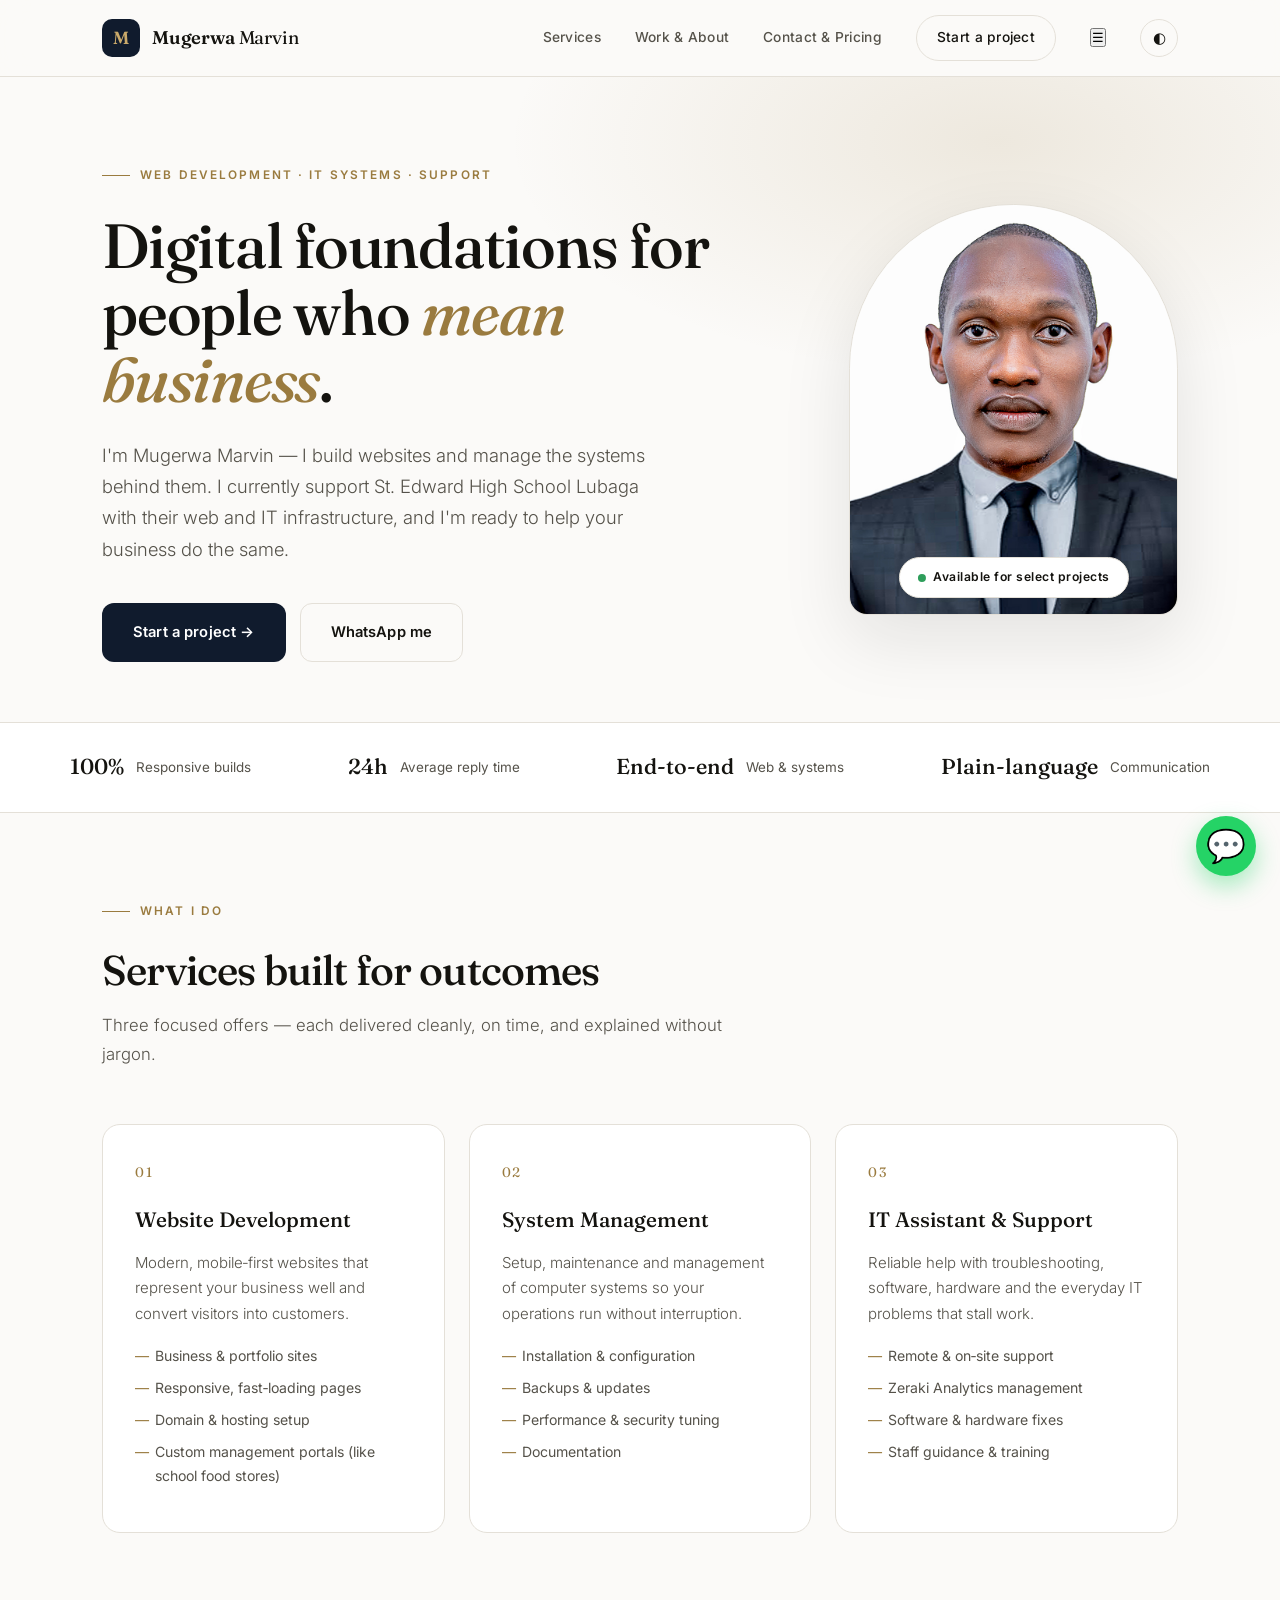
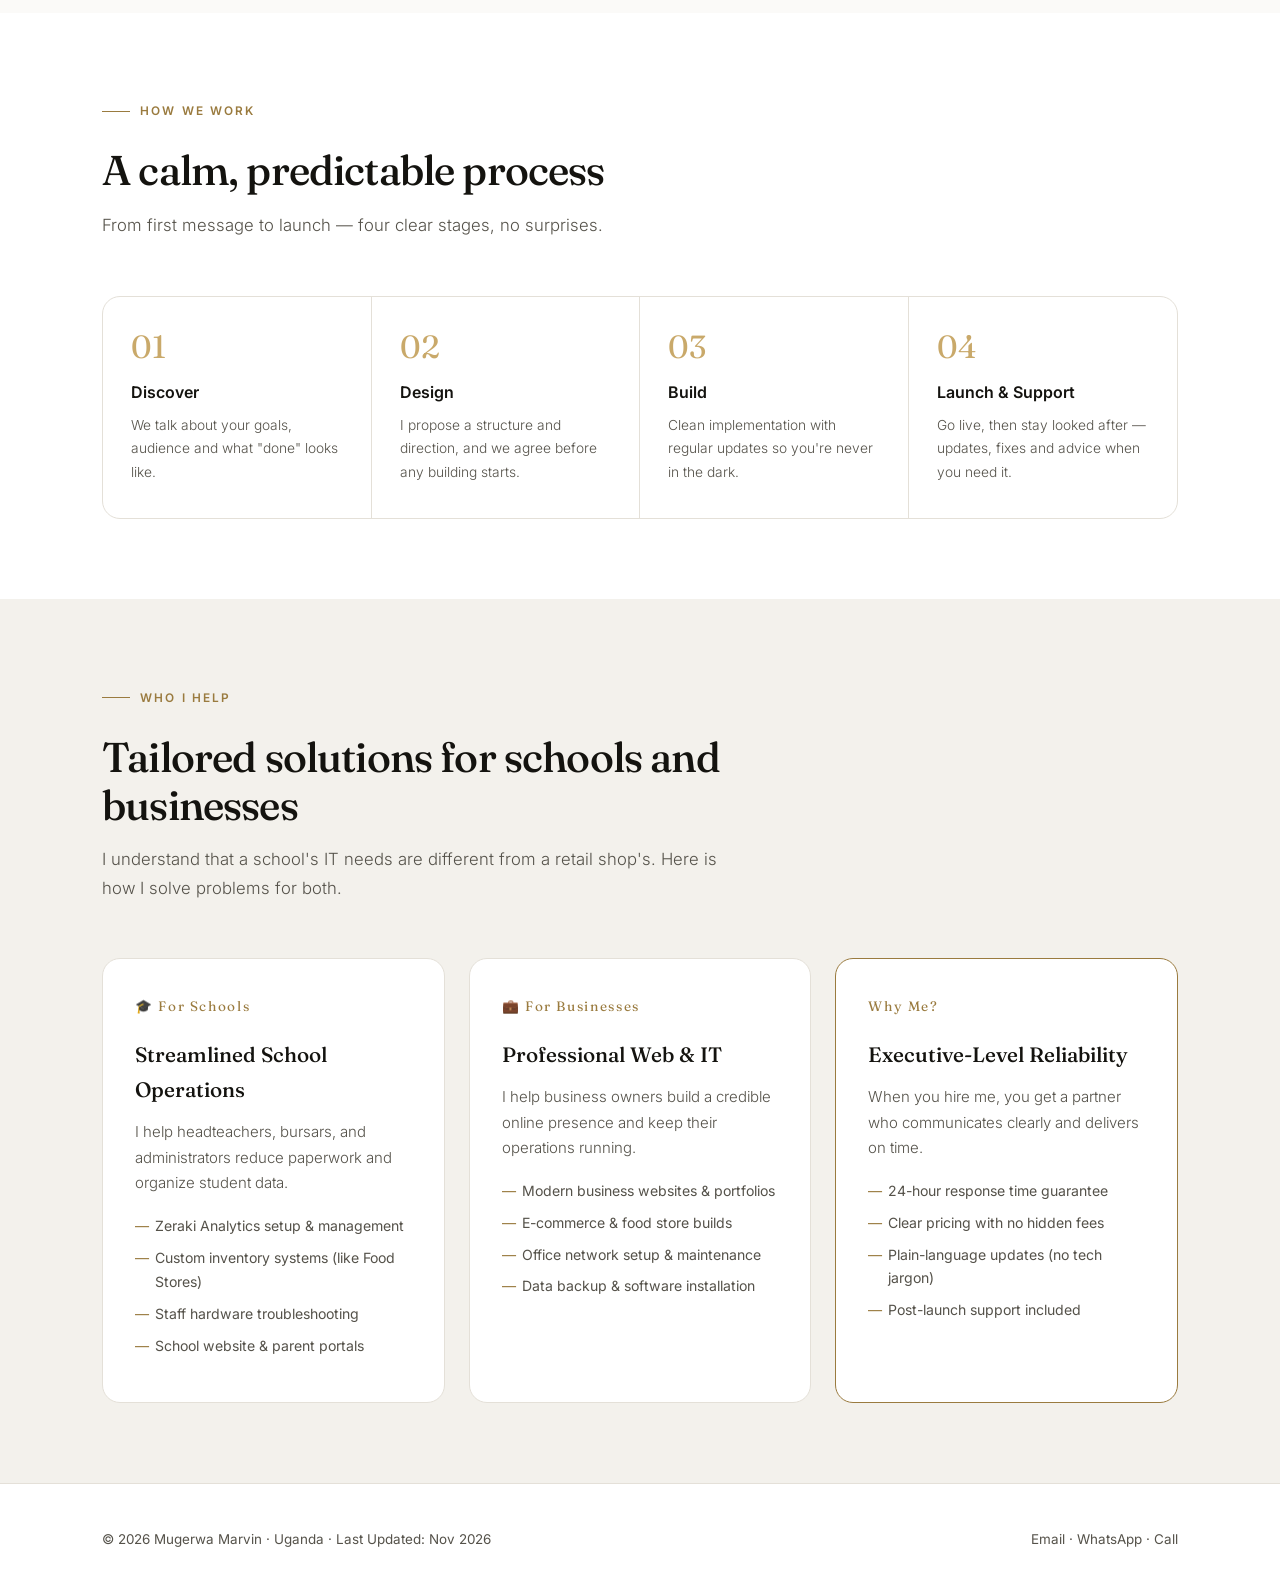
==== commit 1c1007b3: "Update index.html" ====
--- a/index.html
+++ b/index.html
@@ -13,6 +13,10 @@
     
     <!-- External CSS -->
     <link rel="stylesheet" href="style.css">
+    <!-- Floating WhatsApp Button -->
+<a href="https://wa.me/256755630074" target="_blank" style="position: fixed; bottom: 24px; right: 24px; background: #25D366; color: white; width: 60px; height: 60px; border-radius: 50%; display: flex; align-items: center; justify-content: center; font-size: 32px; box-shadow: 0 10px 25px rgba(37, 211, 102, 0.4); z-index: 1000; text-decoration: none; transition: transform 0.3s ease;">
+    💬
+</a>
 </head>
 <body data-theme="light">
 
@@ -25,16 +29,17 @@
             </a>
             <div class="nav-links">
                <div class="nav-links">
-    <a href="index.html#services">Services</a>
-    <a href="work.html">Work &amp; About</a>
-    <a href="contact.html">Contact &amp; Pricing</a>
-    <a href="contact.html" class="nav-cta">Start a project</a>
-    
-    <!-- ADD THIS HAMBURGER BUTTON -->
-    <button class="menu-toggle" id="menuBtn" aria-label="Toggle menu">☰</button>
-    
-    <button class="theme-toggle" id="themeBtn" aria-label="Toggle theme">◐</button>
-</div>
+        <div class="nav-links">
+        <a href="index.html#services">Services</a>
+        <a href="work.html">Work &amp; About</a>
+        <a href="contact.html">Contact &amp; Pricing</a>
+        <a href="contact.html" class="nav-cta">Start a project</a>
+        
+        <!-- ADD THIS HAMBURGER BUTTON -->
+        <button class="menu-toggle" id="menuBtn" aria-label="Toggle menu">☰</button>
+        
+        <button class="theme-toggle" id="themeBtn" aria-label="Toggle theme">◐</button>
+    </div>
     </nav>
 
     <!-- HERO SECTION -->
--- a/style.css
+++ b/style.css
@@ -261,23 +261,76 @@
 @media(prefers-reduced-motion:reduce){.reveal{opacity:1;transform:none;transition:none}}
 
 /* =========================================
-   MOBILE RESPONSIVENESS (The part that was missing)
+   MOBILE RESPONSIVENESS (Executive Layout)
    ========================================= */
-@media (max-width: 900px) {
-  .hero-grid, .contact-grid { grid-template-columns: 1fr; gap: 40px; text-align: center; }
-  .hero-actions { justify-content: center; }
+@media (max-width: 860px) {
+  /* 1. Navigation Bar */
+  .menu-toggle { display: block; } /* Show hamburger */
+  .nav-links { display: none; } /* Hide desktop links */
+  
+  /* Dropdown Menu */
+  .nav-links.active {
+    display: flex !important;
+    flex-direction: column !important;
+    align-items: center !important;
+    position: absolute; top: 76px; left: 0; width: 100%;
+    background: var(--surface); padding: 20px 0;
+    box-shadow: var(--shadow-lg); border-bottom: 1px solid var(--line);
+  }
+  .nav-links.active a {
+    display: block; width: 100%; text-align: center;
+    padding: 15px 20px; border-bottom: 1px solid var(--line); margin: 0;
+  }
+  .nav-links.active a:last-child { border-bottom: none; }
+  .nav-links.active .nav-cta { margin-top: 15px; border: 1px solid var(--line); }
+
+  /* 2. Hero Section (Stack and Center) */
+  .hero { padding: 40px 0; }
+  .hero-grid { 
+    grid-template-columns: 1fr !important; 
+    gap: 32px; 
+    text-align: center; 
+  }
+  .eyebrow { justify-content: center; }
+  h1 { font-size: 2.2rem; }
+  .lead { margin: 0 auto 24px; font-size: 1rem; }
+  .hero-actions { 
+    flex-direction: column; 
+    width: 100%; 
+  }
+  .hero-actions .btn { width: 100%; justify-content: center; }
+  
+  /* 3. Make the Portrait Full Width on Mobile */
   .portrait-wrap { margin-top: 20px; }
-  .portrait-frame { margin: 0 auto; }
-  .lead { margin: 0 auto 30px; }
+  .portrait-frame { 
+    max-width: 100%; 
+    aspect-ratio: 4/3; /* Wider rectangle instead of tall arch */
+    border-radius: 16px; /* Remove the arch, make it a rounded box */
+  }
+
+  /* 4. Trust Strip (Stack items) */
+  .trust-inner { 
+    flex-direction: column; 
+    align-items: center; 
+    gap: 16px; 
+    text-align: center;
+  }
+
+  /* 5. Sections & Grids (Make everything 1 column) */
+  section { padding: 50px 0; }
+  .grid-3, .projects, .contact-grid, .about-grid { 
+    grid-template-columns: 1fr !important; 
+  }
+  
+  /* Make cards have less padding on phone */
+  .card { padding: 24px 20px; }
+
+  /* 6. Process Steps (Stack vertically) */
   .step { border-right: none; border-bottom: 1px solid var(--line); }
   .step:last-child { border-bottom: none; }
-}
-
-@media (max-width: 860px) {
-  .nav-links a:not(.nav-cta) { display: none; }
-  .grid-3, .projects, .about-grid { grid-template-columns: 1fr !important; }
-  .trust-inner { justify-content: center; text-align: center; }
-  .footer-inner { justify-content: center; text-align: center; }
-  .quote { padding: 30px 20px; }
-  .quote p { font-size: 1.15rem; }
-}
+
+  /* 7. Footer & Quote */
+  .footer-inner { flex-direction: column; text-align: center; gap: 16px; }
+  .quote { padding: 24px 20px; }
+  .quote p { font-size: 1.1rem; }
+}
